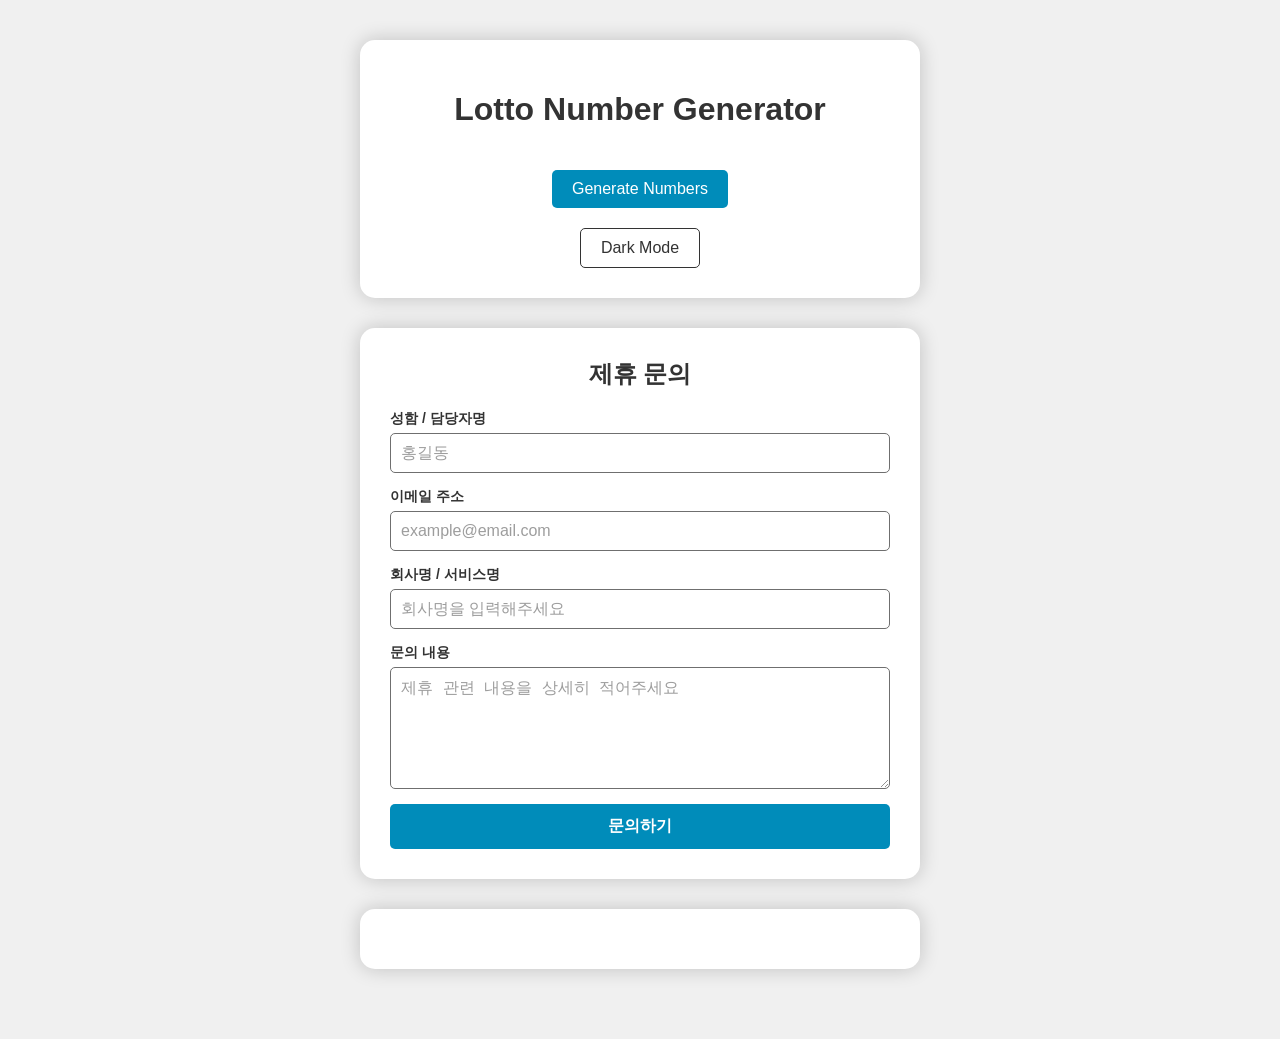
==== index.html @ 27cbe4a3 "feat: add Disqus comment section to the bottom of the page" ====
<!DOCTYPE html>
<html lang="en">
<head>
    <meta charset="UTF-8">
    <meta name="viewport" content="width=device-width, initial-scale=1.0">
    <title>Lotto Number Generator</title>
    <link rel="stylesheet" href="style.css">
</head>
<body>
    <div class="lotto-machine">
        <h1>Lotto Number Generator</h1>
        <div class="numbers-container"></div>
        <button id="generate-btn">Generate Numbers</button>
        <div class="controls">
            <button id="theme-toggle">Dark Mode</button>
        </div>
    </div>

    <div class="contact-form-container">
        <h2>제휴 문의</h2>
        <form class="contact-form" action="https://formspree.io/f/mlgpgddy" method="POST">
            <div class="form-group">
                <label for="name">성함 / 담당자명</label>
                <input type="text" id="name" name="name" placeholder="홍길동" required>
            </div>
            <div class="form-group">
                <label for="email">이메일 주소</label>
                <input type="email" id="email" name="_replyto" placeholder="example@email.com" required>
            </div>
            <div class="form-group">
                <label for="company">회사명 / 서비스명</label>
                <input type="text" id="company" name="company" placeholder="회사명을 입력해주세요">
            </div>
            <div class="form-group">
                <label for="message">문의 내용</label>
                <textarea id="message" name="message" placeholder="제휴 관련 내용을 상세히 적어주세요" required></textarea>
            </div>
            <button type="submit" id="submit-btn">문의하기</button>
        </form>
    </div>

    <div id="disqus-container">
        <div id="disqus_thread"></div>
    </div>
    <script>
        var disqus_config = function () {
            this.page.url = window.location.href;  
            this.page.identifier = window.location.pathname; 
        };
        (function() { // DON'T EDIT BELOW THIS LINE
        var d = document, s = d.createElement('script');
        s.src = 'https://productbuilder-jcc9vv3apq.disqus.com/embed.js';
        s.setAttribute('data-timestamp', +new Date());
        (d.head || d.body).appendChild(s);
        })();
    </script>
    <noscript>Please enable JavaScript to view the <a href="https://disqus.com/?ref_noscript">comments powered by Disqus.</a></noscript>
    <script src="main.js"></script>
</body>
</html>
---- style.css ----
:root {
    --bg-color: #f0f0f0;
    --card-bg: white;
    --text-color: #333;
    --shadow: rgba(0, 0, 0, 0.2);
    --number-bg: #4CAF50;
    --btn-bg: #008CBA;
    --btn-color: white;
}

[data-theme="dark"] {
    --bg-color: #121212;
    --card-bg: #1e1e1e;
    --text-color: #f0f0f0;
    --shadow: rgba(255, 255, 255, 0.1);
    --number-bg: #81c784;
    --btn-bg: #4fc3f7;
    --btn-color: #121212;
}

body {
    background-color: var(--bg-color);
    color: var(--text-color);
    display: flex;
    flex-direction: column;
    align-items: center;
    min-height: 100vh;
    margin: 0;
    padding: 40px 20px;
    font-family: sans-serif;
    transition: background-color 0.3s, color 0.3s;
}

.lotto-machine, .contact-form-container, #disqus-container {
    background-color: var(--card-bg);
    border-radius: 15px;
    padding: 30px;
    box-shadow: 0 0 20px var(--shadow);
    text-align: center;
    transition: background-color 0.3s, box-shadow 0.3s;
    width: 100%;
    max-width: 500px;
    margin-bottom: 30px;
}

#disqus-container {
    text-align: left;
}

.contact-form-container h2 {
    margin-top: 0;
    margin-bottom: 20px;
}

.contact-form {
    display: flex;
    flex-direction: column;
    gap: 15px;
    text-align: left;
}

.form-group {
    display: flex;
    flex-direction: column;
    gap: 5px;
}

.form-group label {
    font-weight: bold;
    font-size: 14px;
}

.form-group input, .form-group textarea {
    padding: 10px;
    border: 1px solid var(--text-color);
    opacity: 0.7;
    border-radius: 5px;
    background-color: var(--card-bg);
    color: var(--text-color);
    font-size: 16px;
    transition: opacity 0.3s, border-color 0.3s;
}

.form-group input:focus, .form-group textarea:focus {
    opacity: 1;
    outline: none;
    border-color: var(--btn-bg);
}

.form-group textarea {
    resize: vertical;
    min-height: 100px;
}

#submit-btn {
    background-color: var(--btn-bg);
    color: var(--btn-color);
    padding: 12px;
    border: none;
    border-radius: 5px;
    cursor: pointer;
    font-size: 16px;
    font-weight: bold;
    transition: opacity 0.3s;
}

#submit-btn:hover {
    opacity: 0.9;
}

.numbers-container {
    display: flex;
    justify-content: center;
    margin-top: 20px;
}

.number {
    width: 50px;
    height: 50px;
    border-radius: 50%;
    background-color: var(--number-bg);
    color: white;
    display: flex;
    justify-content: center;
    align-items: center;
    font-size: 24px;
    margin: 0 5px;
    animation: bounce 0.5s ease-in-out;
}

@keyframes bounce {
    0% {
        transform: scale(0);
    }
    100% {
        transform: scale(1);
    }
}

#generate-btn, #theme-toggle {
    margin-top: 20px;
    padding: 10px 20px;
    border: none;
    border-radius: 5px;
    cursor: pointer;
    font-size: 16px;
    transition: background-color 0.3s, color 0.3s;
}

#generate-btn {
    background-color: var(--btn-bg);
    color: var(--btn-color);
}

#theme-toggle {
    background-color: transparent;
    border: 1px solid var(--text-color);
    color: var(--text-color);
}
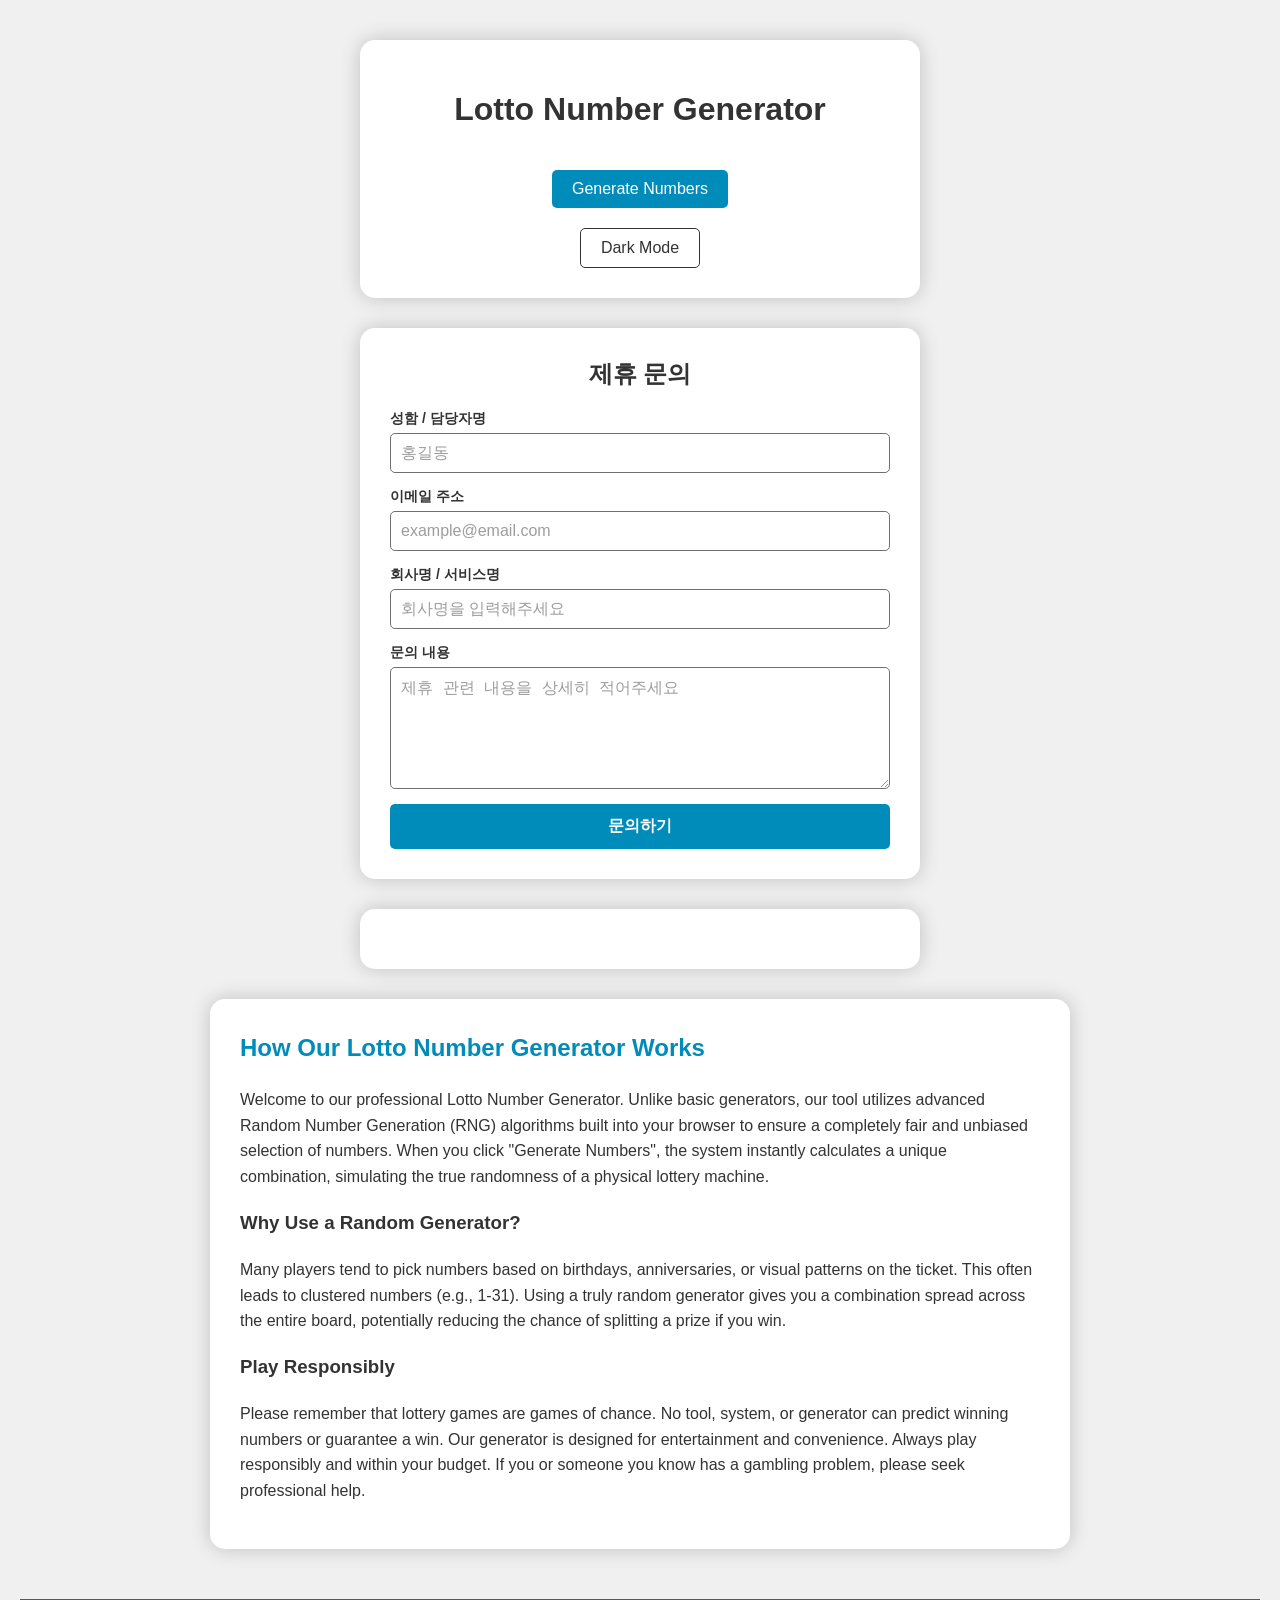
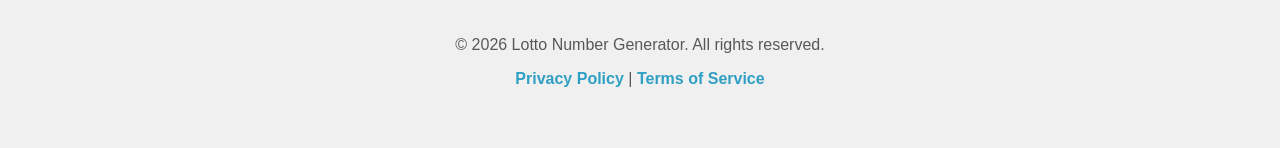
==== commit 2accedd2: "feat: upgrade site for AdSense approval with content and policy pages" ====
--- a/index.html
+++ b/index.html
@@ -3,7 +3,12 @@
 <head>
     <meta charset="UTF-8">
     <meta name="viewport" content="width=device-width, initial-scale=1.0">
-    <title>Lotto Number Generator</title>
+    <title>Lotto Number Generator - Fast, Free & Random</title>
+    <meta name="description" content="Free, fast, and secure random lotto number generator. Get unique lottery number combinations based on true RNG algorithms. Play responsibly.">
+    <meta name="keywords" content="lotto number generator, random lottery numbers, RNG lotto, lucky numbers">
+    <meta name="google-adsense-account" content="ca-pub-4217713545229569">
+    <script async src="https://pagead2.googlesyndication.com/pagead/js/adsbygoogle.js?client=ca-pub-4217713545229569"
+     crossorigin="anonymous"></script>
     <link rel="stylesheet" href="style.css">
 </head>
 <body>
@@ -55,6 +60,26 @@
         })();
     </script>
     <noscript>Please enable JavaScript to view the <a href="https://disqus.com/?ref_noscript">comments powered by Disqus.</a></noscript>
+
+    <section class="info-section">
+        <h2>How Our Lotto Number Generator Works</h2>
+        <p>Welcome to our professional Lotto Number Generator. Unlike basic generators, our tool utilizes advanced Random Number Generation (RNG) algorithms built into your browser to ensure a completely fair and unbiased selection of numbers. When you click "Generate Numbers", the system instantly calculates a unique combination, simulating the true randomness of a physical lottery machine.</p>
+        
+        <h3>Why Use a Random Generator?</h3>
+        <p>Many players tend to pick numbers based on birthdays, anniversaries, or visual patterns on the ticket. This often leads to clustered numbers (e.g., 1-31). Using a truly random generator gives you a combination spread across the entire board, potentially reducing the chance of splitting a prize if you win.</p>
+        
+        <h3>Play Responsibly</h3>
+        <p>Please remember that lottery games are games of chance. No tool, system, or generator can predict winning numbers or guarantee a win. Our generator is designed for entertainment and convenience. Always play responsibly and within your budget. If you or someone you know has a gambling problem, please seek professional help.</p>
+    </section>
+
+    <footer class="site-footer">
+        <p>&copy; 2026 Lotto Number Generator. All rights reserved.</p>
+        <div class="footer-links">
+            <a href="privacy.html">Privacy Policy</a> | 
+            <a href="terms.html">Terms of Service</a>
+        </div>
+    </footer>
+
     <script src="main.js"></script>
 </body>
 </html>
--- a/style.css
+++ b/style.css
@@ -31,7 +31,7 @@
     transition: background-color 0.3s, color 0.3s;
 }
 
-.lotto-machine, .contact-form-container, #disqus-container {
+.lotto-machine, .contact-form-container, #disqus-container, .info-section, .content-container {
     background-color: var(--card-bg);
     border-radius: 15px;
     padding: 30px;
@@ -45,6 +45,17 @@
 
 #disqus-container {
     text-align: left;
+}
+
+.info-section, .content-container {
+    text-align: left;
+    max-width: 800px;
+    line-height: 1.6;
+}
+
+.info-section h2, .content-container h1, .content-container h2 {
+    color: var(--btn-bg);
+    margin-top: 0;
 }
 
 .contact-form-container h2 {
@@ -157,3 +168,32 @@
     border: 1px solid var(--text-color);
     color: var(--text-color);
 }
+
+/* Footer & Additional Pages */
+.site-footer {
+    width: 100%;
+    text-align: center;
+    padding: 20px 0;
+    margin-top: 20px;
+    border-top: 1px solid var(--text-color);
+    opacity: 0.8;
+}
+
+.footer-links {
+    margin-top: 10px;
+}
+
+.footer-links a, .back-link {
+    color: var(--btn-bg);
+    text-decoration: none;
+    font-weight: bold;
+}
+
+.footer-links a:hover, .back-link:hover {
+    text-decoration: underline;
+}
+
+.back-link {
+    display: inline-block;
+    margin-top: 20px;
+}
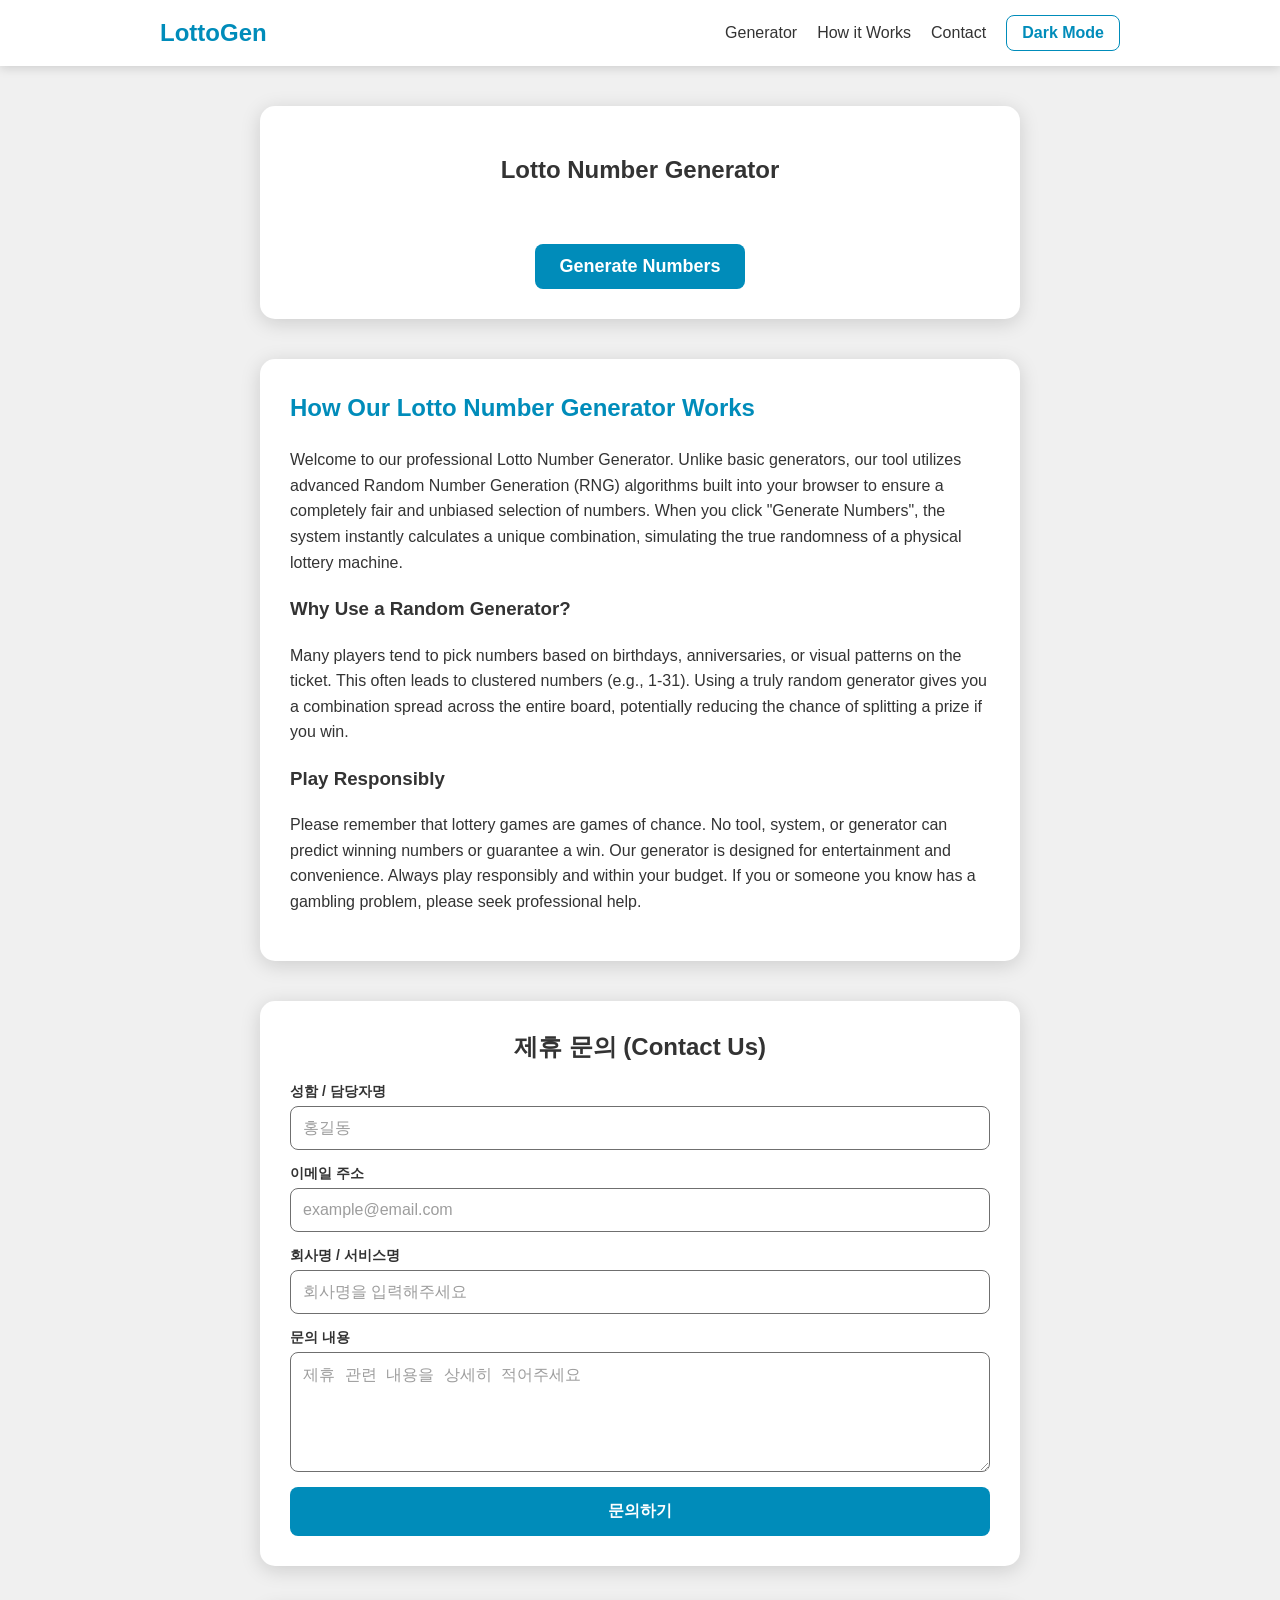
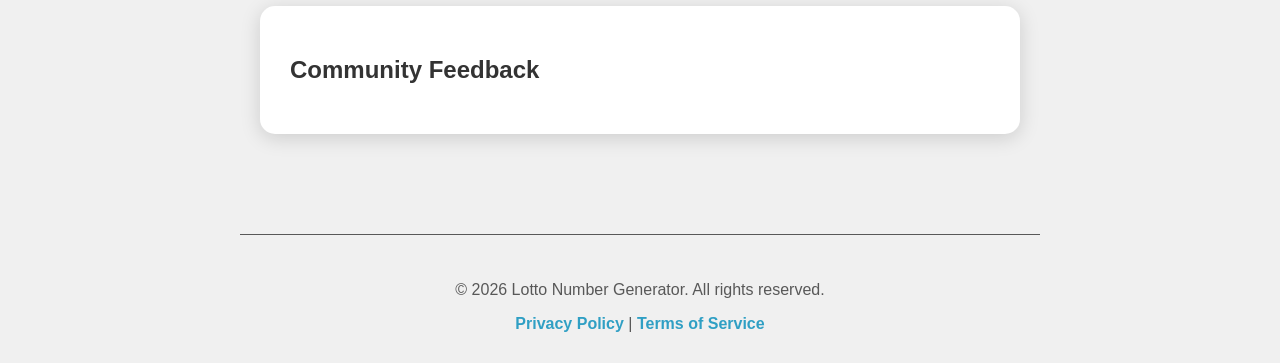
==== commit 43f5d14c: "feat: improve site navigation and UX for AdSense approval" ====
--- a/index.html
+++ b/index.html
@@ -12,65 +12,66 @@
     <link rel="stylesheet" href="style.css">
 </head>
 <body>
-    <div class="lotto-machine">
-        <h1>Lotto Number Generator</h1>
-        <div class="numbers-container"></div>
-        <button id="generate-btn">Generate Numbers</button>
-        <div class="controls">
-            <button id="theme-toggle">Dark Mode</button>
-        </div>
-    </div>
+    <header class="site-header">
+        <nav class="nav-container">
+            <div class="nav-logo">LottoGen</div>
+            <ul class="nav-links">
+                <li><a href="#generator">Generator</a></li>
+                <li><a href="#how-it-works">How it Works</a></li>
+                <li><a href="#contact">Contact</a></li>
+                <li><button id="theme-toggle">Theme</button></li>
+            </ul>
+        </nav>
+    </header>
 
-    <div class="contact-form-container">
-        <h2>제휴 문의</h2>
-        <form class="contact-form" action="https://formspree.io/f/mlgpgddy" method="POST">
-            <div class="form-group">
-                <label for="name">성함 / 담당자명</label>
-                <input type="text" id="name" name="name" placeholder="홍길동" required>
+    <main class="main-content">
+        <section id="generator" class="lotto-machine">
+            <h1>Lotto Number Generator</h1>
+            <div class="numbers-container"></div>
+            <button id="generate-btn">Generate Numbers</button>
+        </section>
+
+        <section id="how-it-works" class="info-section">
+            <h2>How Our Lotto Number Generator Works</h2>
+            <p>Welcome to our professional Lotto Number Generator. Unlike basic generators, our tool utilizes advanced Random Number Generation (RNG) algorithms built into your browser to ensure a completely fair and unbiased selection of numbers. When you click "Generate Numbers", the system instantly calculates a unique combination, simulating the true randomness of a physical lottery machine.</p>
+            
+            <h3>Why Use a Random Generator?</h3>
+            <p>Many players tend to pick numbers based on birthdays, anniversaries, or visual patterns on the ticket. This often leads to clustered numbers (e.g., 1-31). Using a truly random generator gives you a combination spread across the entire board, potentially reducing the chance of splitting a prize if you win.</p>
+            
+            <h3>Play Responsibly</h3>
+            <p>Please remember that lottery games are games of chance. No tool, system, or generator can predict winning numbers or guarantee a win. Our generator is designed for entertainment and convenience. Always play responsibly and within your budget. If you or someone you know has a gambling problem, please seek professional help.</p>
+        </section>
+
+        <section id="contact" class="contact-form-container">
+            <h2>제휴 문의 (Contact Us)</h2>
+            <form class="contact-form" action="https://formspree.io/f/mlgpgddy" method="POST">
+                <div class="form-group">
+                    <label for="name">성함 / 담당자명</label>
+                    <input type="text" id="name" name="name" placeholder="홍길동" required>
+                </div>
+                <div class="form-group">
+                    <label for="email">이메일 주소</label>
+                    <input type="email" id="email" name="_replyto" placeholder="example@email.com" required>
+                </div>
+                <div class="form-group">
+                    <label for="company">회사명 / 서비스명</label>
+                    <input type="text" id="company" name="company" placeholder="회사명을 입력해주세요">
+                </div>
+                <div class="form-group">
+                    <label for="message">문의 내용</label>
+                    <textarea id="message" name="message" placeholder="제휴 관련 내용을 상세히 적어주세요" required></textarea>
+                </div>
+                <button type="submit" id="submit-btn">문의하기</button>
+            </form>
+        </section>
+
+        <section id="comments" class="disqus-wrapper">
+            <h2>Community Feedback</h2>
+            <div id="disqus-container">
+                <div id="disqus_thread"></div>
             </div>
-            <div class="form-group">
-                <label for="email">이메일 주소</label>
-                <input type="email" id="email" name="_replyto" placeholder="example@email.com" required>
-            </div>
-            <div class="form-group">
-                <label for="company">회사명 / 서비스명</label>
-                <input type="text" id="company" name="company" placeholder="회사명을 입력해주세요">
-            </div>
-            <div class="form-group">
-                <label for="message">문의 내용</label>
-                <textarea id="message" name="message" placeholder="제휴 관련 내용을 상세히 적어주세요" required></textarea>
-            </div>
-            <button type="submit" id="submit-btn">문의하기</button>
-        </form>
-    </div>
-
-    <div id="disqus-container">
-        <div id="disqus_thread"></div>
-    </div>
-    <script>
-        var disqus_config = function () {
-            this.page.url = window.location.href;  
-            this.page.identifier = window.location.pathname; 
-        };
-        (function() { // DON'T EDIT BELOW THIS LINE
-        var d = document, s = d.createElement('script');
-        s.src = 'https://productbuilder-jcc9vv3apq.disqus.com/embed.js';
-        s.setAttribute('data-timestamp', +new Date());
-        (d.head || d.body).appendChild(s);
-        })();
-    </script>
-    <noscript>Please enable JavaScript to view the <a href="https://disqus.com/?ref_noscript">comments powered by Disqus.</a></noscript>
-
-    <section class="info-section">
-        <h2>How Our Lotto Number Generator Works</h2>
-        <p>Welcome to our professional Lotto Number Generator. Unlike basic generators, our tool utilizes advanced Random Number Generation (RNG) algorithms built into your browser to ensure a completely fair and unbiased selection of numbers. When you click "Generate Numbers", the system instantly calculates a unique combination, simulating the true randomness of a physical lottery machine.</p>
-        
-        <h3>Why Use a Random Generator?</h3>
-        <p>Many players tend to pick numbers based on birthdays, anniversaries, or visual patterns on the ticket. This often leads to clustered numbers (e.g., 1-31). Using a truly random generator gives you a combination spread across the entire board, potentially reducing the chance of splitting a prize if you win.</p>
-        
-        <h3>Play Responsibly</h3>
-        <p>Please remember that lottery games are games of chance. No tool, system, or generator can predict winning numbers or guarantee a win. Our generator is designed for entertainment and convenience. Always play responsibly and within your budget. If you or someone you know has a gambling problem, please seek professional help.</p>
-    </section>
+        </section>
+    </main>
 
     <footer class="site-footer">
         <p>&copy; 2026 Lotto Number Generator. All rights reserved.</p>
@@ -80,6 +81,21 @@
         </div>
     </footer>
 
+    <button id="back-to-top" title="Go to top">↑</button>
+
+    <script>
+        var disqus_config = function () {
+            this.page.url = window.location.href;  
+            this.page.identifier = window.location.pathname; 
+        };
+        (function() { 
+        var d = document, s = d.createElement('script');
+        s.src = 'https://productbuilder-jcc9vv3apq.disqus.com/embed.js';
+        s.setAttribute('data-timestamp', +new Date());
+        (d.head || d.body).appendChild(s);
+        })();
+    </script>
+    <noscript>Please enable JavaScript to view the <a href="https://disqus.com/?ref_noscript">comments powered by Disqus.</a></noscript>
     <script src="main.js"></script>
 </body>
 </html>
--- a/style.css
+++ b/style.css
@@ -2,54 +2,124 @@
     --bg-color: #f0f0f0;
     --card-bg: white;
     --text-color: #333;
-    --shadow: rgba(0, 0, 0, 0.2);
+    --shadow: rgba(0, 0, 0, 0.15);
     --number-bg: #4CAF50;
     --btn-bg: #008CBA;
     --btn-color: white;
+    --nav-bg: #ffffff;
 }
 
 [data-theme="dark"] {
     --bg-color: #121212;
     --card-bg: #1e1e1e;
     --text-color: #f0f0f0;
-    --shadow: rgba(255, 255, 255, 0.1);
+    --shadow: rgba(0, 0, 0, 0.5);
     --number-bg: #81c784;
     --btn-bg: #4fc3f7;
     --btn-color: #121212;
+    --nav-bg: #1e1e1e;
+}
+
+* {
+    box-sizing: border-box;
+}
+
+html {
+    scroll-behavior: smooth;
 }
 
 body {
     background-color: var(--bg-color);
     color: var(--text-color);
+    margin: 0;
+    padding: 0;
+    font-family: 'Segoe UI', Tahoma, Geneva, Verdana, sans-serif;
+    transition: background-color 0.3s, color 0.3s;
     display: flex;
     flex-direction: column;
     align-items: center;
-    min-height: 100vh;
+}
+
+/* Header & Navigation */
+.site-header {
+    width: 100%;
+    background-color: var(--nav-bg);
+    box-shadow: 0 2px 10px var(--shadow);
+    position: sticky;
+    top: 0;
+    z-index: 1000;
+    transition: background-color 0.3s;
+}
+
+.nav-container {
+    max-width: 1000px;
+    margin: 0 auto;
+    padding: 15px 20px;
+    display: flex;
+    justify-content: space-between;
+    align-items: center;
+}
+
+.nav-logo {
+    font-size: 24px;
+    font-weight: bold;
+    color: var(--btn-bg);
+}
+
+.nav-links {
+    list-style: none;
+    display: flex;
+    gap: 20px;
     margin: 0;
+    padding: 0;
+    align-items: center;
+}
+
+.nav-links a {
+    text-decoration: none;
+    color: var(--text-color);
+    font-weight: 500;
+    transition: color 0.3s;
+}
+
+.nav-links a:hover {
+    color: var(--btn-bg);
+}
+
+.main-content {
+    width: 100%;
+    max-width: 800px;
     padding: 40px 20px;
-    font-family: sans-serif;
-    transition: background-color 0.3s, color 0.3s;
-}
-
-.lotto-machine, .contact-form-container, #disqus-container, .info-section, .content-container {
+    display: flex;
+    flex-direction: column;
+    align-items: center;
+}
+
+.lotto-machine, .contact-form-container, #disqus-container, .info-section, .content-container, .disqus-wrapper {
     background-color: var(--card-bg);
     border-radius: 15px;
     padding: 30px;
-    box-shadow: 0 0 20px var(--shadow);
+    box-shadow: 0 4px 20px var(--shadow);
     text-align: center;
     transition: background-color 0.3s, box-shadow 0.3s;
     width: 100%;
-    max-width: 500px;
-    margin-bottom: 30px;
+    margin-bottom: 40px;
+}
+
+.disqus-wrapper h2 {
+    text-align: left;
+    margin-bottom: 20px;
 }
 
 #disqus-container {
     text-align: left;
+    box-shadow: none;
+    padding: 0;
+    margin-bottom: 0;
 }
 
 .info-section, .content-container {
     text-align: left;
-    max-width: 800px;
     line-height: 1.6;
 }
 
@@ -82,10 +152,10 @@
 }
 
 .form-group input, .form-group textarea {
-    padding: 10px;
+    padding: 12px;
     border: 1px solid var(--text-color);
     opacity: 0.7;
-    border-radius: 5px;
+    border-radius: 8px;
     background-color: var(--card-bg);
     color: var(--text-color);
     font-size: 16px;
@@ -100,34 +170,37 @@
 
 .form-group textarea {
     resize: vertical;
-    min-height: 100px;
+    min-height: 120px;
 }
 
 #submit-btn {
     background-color: var(--btn-bg);
     color: var(--btn-color);
-    padding: 12px;
+    padding: 14px;
     border: none;
-    border-radius: 5px;
+    border-radius: 8px;
     cursor: pointer;
     font-size: 16px;
     font-weight: bold;
-    transition: opacity 0.3s;
+    transition: opacity 0.3s, transform 0.2s;
 }
 
 #submit-btn:hover {
     opacity: 0.9;
+    transform: translateY(-2px);
 }
 
 .numbers-container {
     display: flex;
     justify-content: center;
-    margin-top: 20px;
+    flex-wrap: wrap;
+    margin-top: 30px;
+    gap: 10px;
 }
 
 .number {
-    width: 50px;
-    height: 50px;
+    width: 55px;
+    height: 55px;
     border-radius: 50%;
     background-color: var(--number-bg);
     color: white;
@@ -135,52 +208,59 @@
     justify-content: center;
     align-items: center;
     font-size: 24px;
-    margin: 0 5px;
+    font-weight: bold;
+    box-shadow: 0 4px 10px rgba(0,0,0,0.1);
     animation: bounce 0.5s ease-in-out;
 }
 
 @keyframes bounce {
-    0% {
-        transform: scale(0);
-    }
-    100% {
-        transform: scale(1);
-    }
+    0% { transform: scale(0); }
+    70% { transform: scale(1.1); }
+    100% { transform: scale(1); }
 }
 
 #generate-btn, #theme-toggle {
-    margin-top: 20px;
-    padding: 10px 20px;
+    padding: 12px 24px;
     border: none;
-    border-radius: 5px;
+    border-radius: 8px;
     cursor: pointer;
     font-size: 16px;
-    transition: background-color 0.3s, color 0.3s;
+    font-weight: bold;
+    transition: all 0.3s;
 }
 
 #generate-btn {
     background-color: var(--btn-bg);
     color: var(--btn-color);
+    margin-top: 30px;
+    font-size: 18px;
 }
 
 #theme-toggle {
     background-color: transparent;
-    border: 1px solid var(--text-color);
-    color: var(--text-color);
-}
-
-/* Footer & Additional Pages */
+    border: 1px solid var(--btn-bg);
+    color: var(--btn-bg);
+    padding: 8px 15px;
+}
+
+#theme-toggle:hover {
+    background-color: var(--btn-bg);
+    color: var(--btn-color);
+}
+
+/* Footer */
 .site-footer {
     width: 100%;
+    max-width: 800px;
     text-align: center;
-    padding: 20px 0;
+    padding: 30px 20px;
     margin-top: 20px;
     border-top: 1px solid var(--text-color);
     opacity: 0.8;
 }
 
 .footer-links {
-    margin-top: 10px;
+    margin-top: 15px;
 }
 
 .footer-links a, .back-link {
@@ -193,7 +273,41 @@
     text-decoration: underline;
 }
 
-.back-link {
-    display: inline-block;
-    margin-top: 20px;
+/* Back to Top Button */
+#back-to-top {
+    display: none;
+    position: fixed;
+    bottom: 30px;
+    right: 30px;
+    z-index: 99;
+    background-color: var(--btn-bg);
+    color: var(--btn-color);
+    border: none;
+    outline: none;
+    width: 45px;
+    height: 45px;
+    cursor: pointer;
+    border-radius: 50%;
+    font-size: 20px;
+    box-shadow: 0 4px 10px var(--shadow);
+    transition: opacity 0.3s;
+}
+
+#back-to-top:hover {
+    opacity: 0.8;
+}
+
+@media (max-width: 600px) {
+    .nav-links {
+        gap: 10px;
+        font-size: 14px;
+    }
+    .nav-logo {
+        font-size: 20px;
+    }
+    .number {
+        width: 45px;
+        height: 45px;
+        font-size: 20px;
+    }
 }
